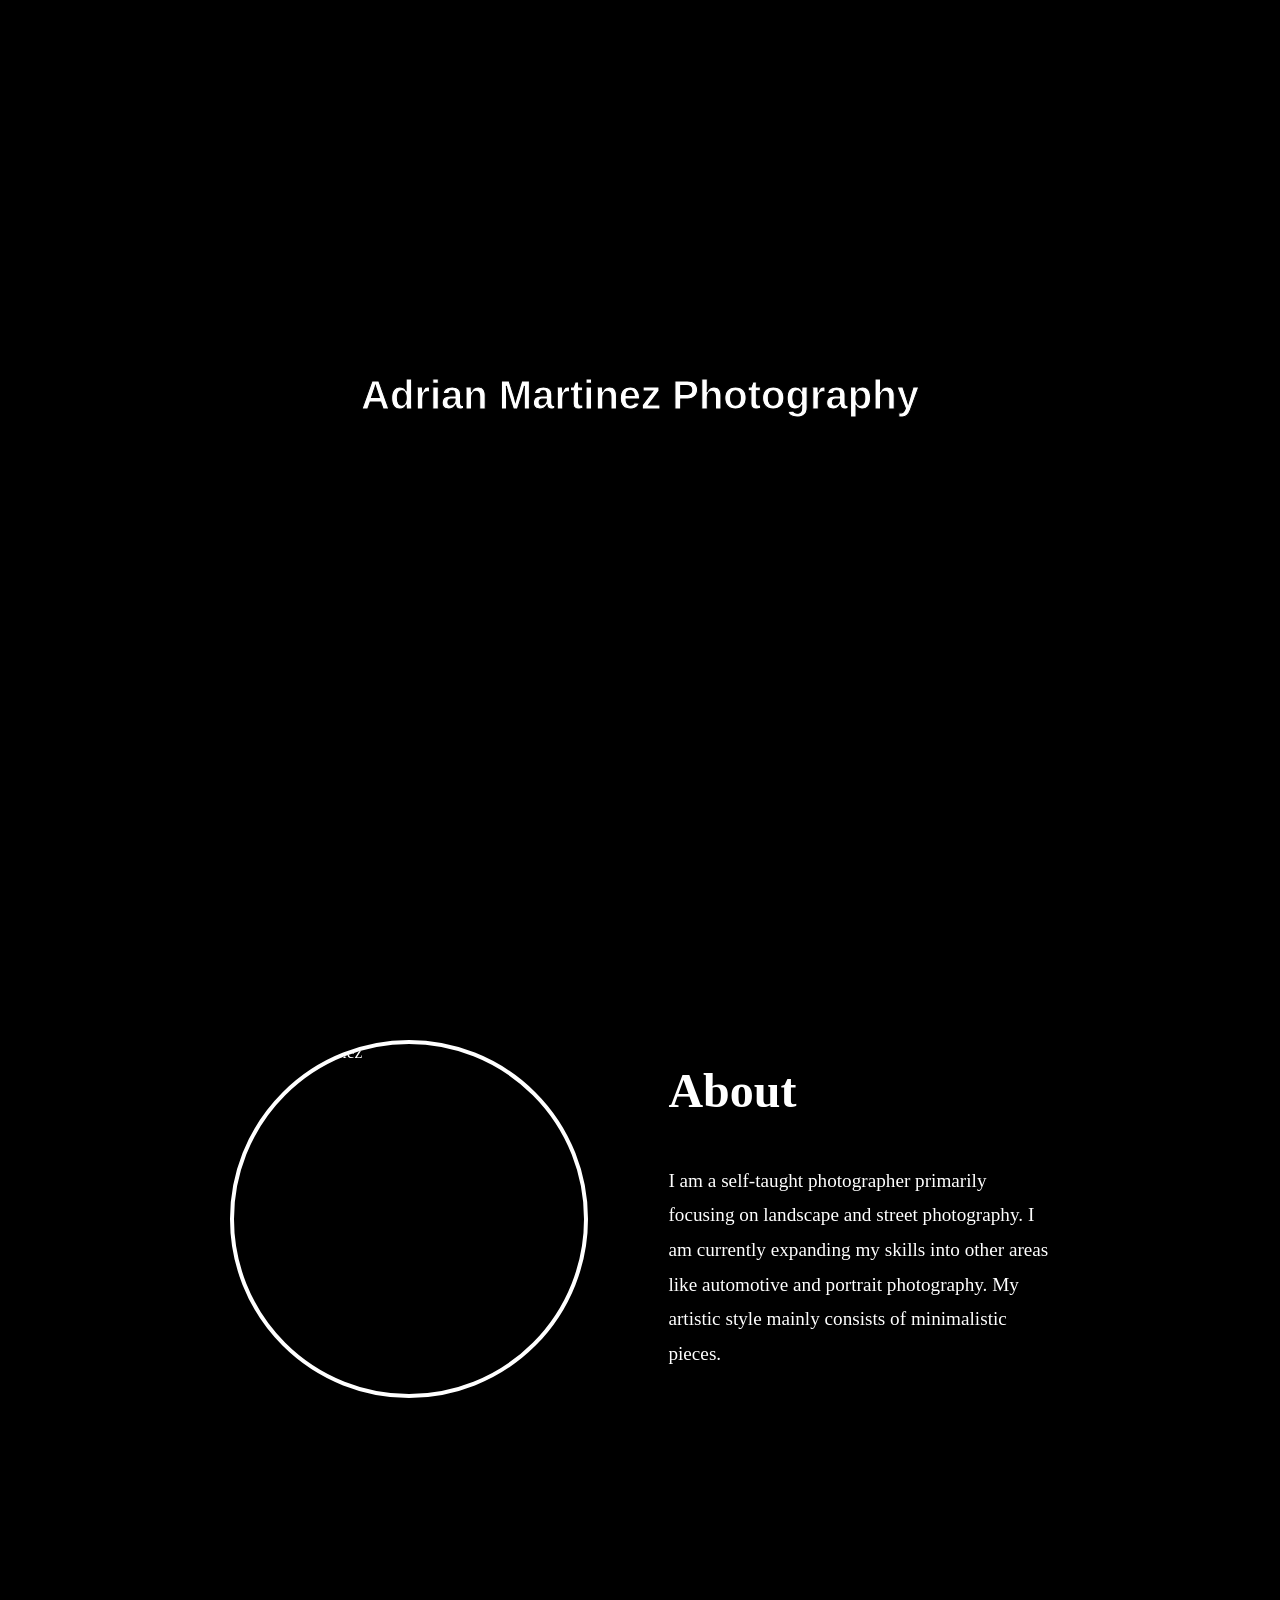
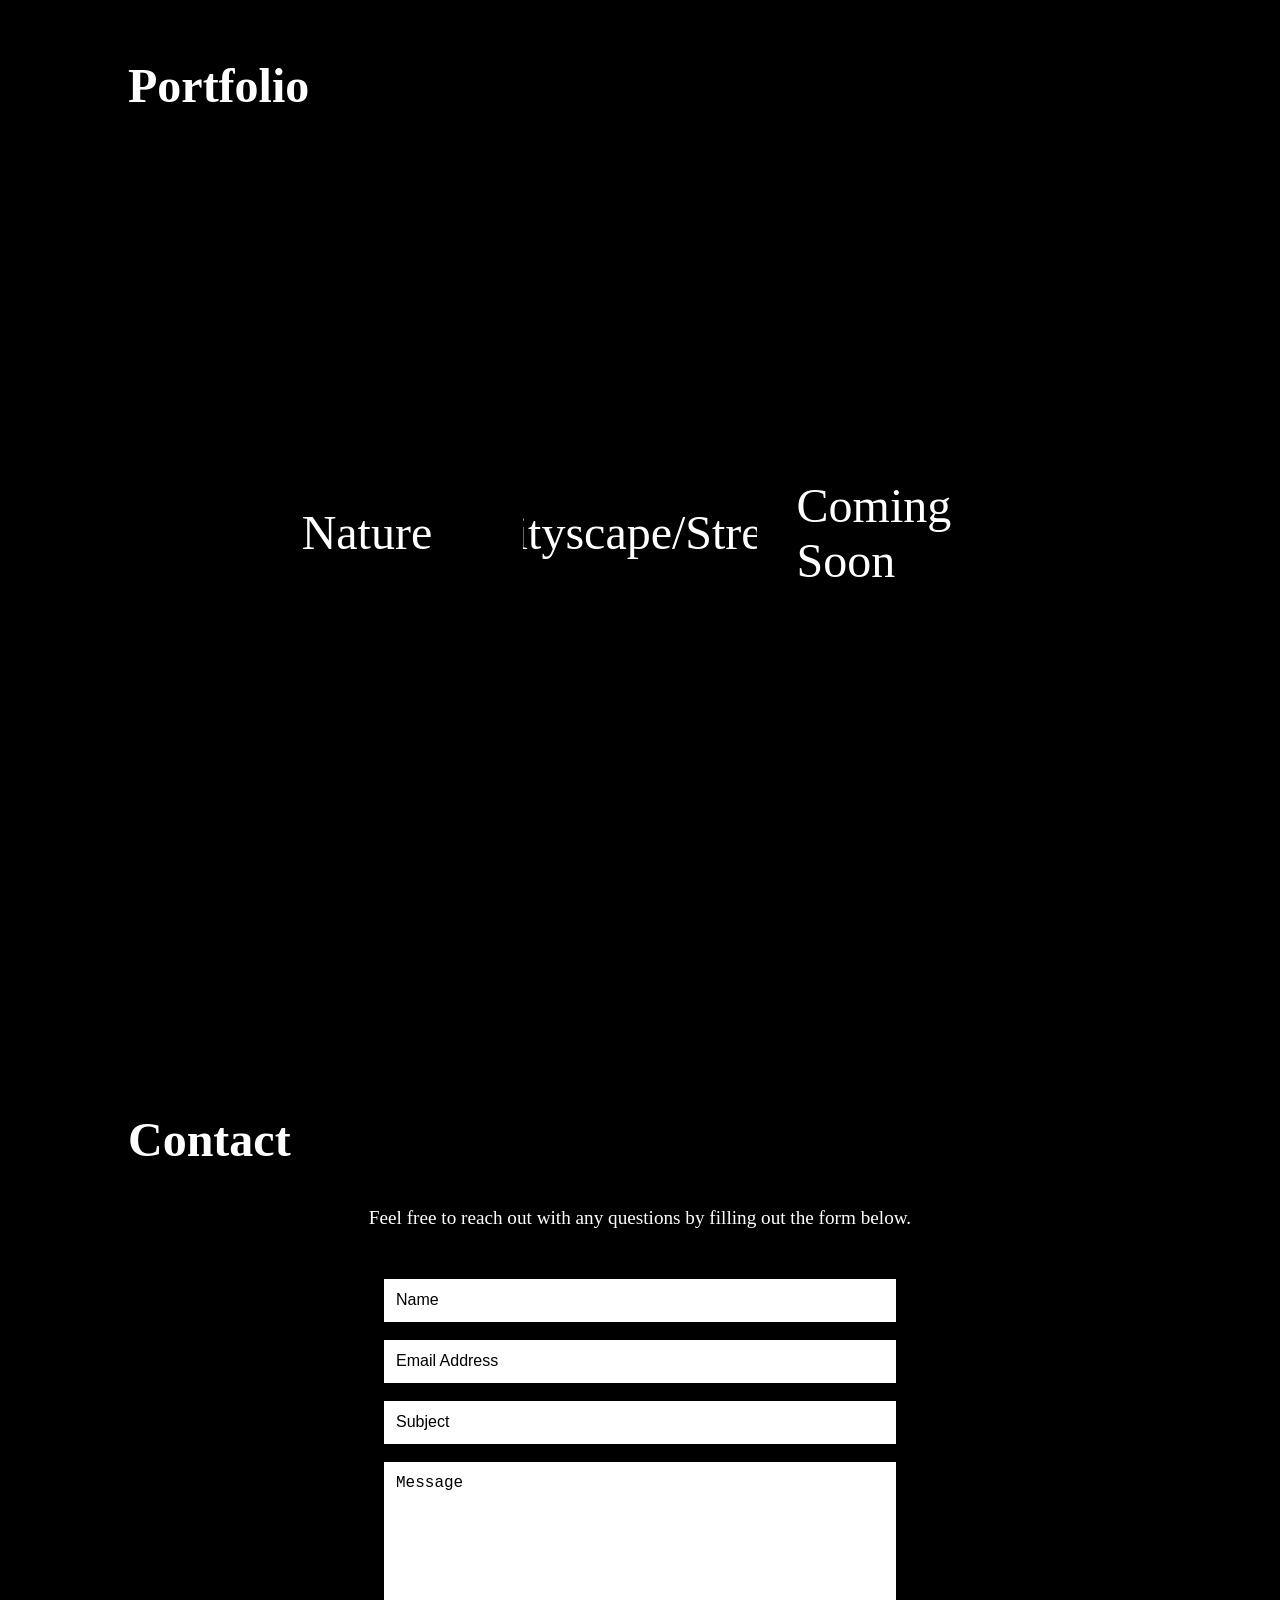
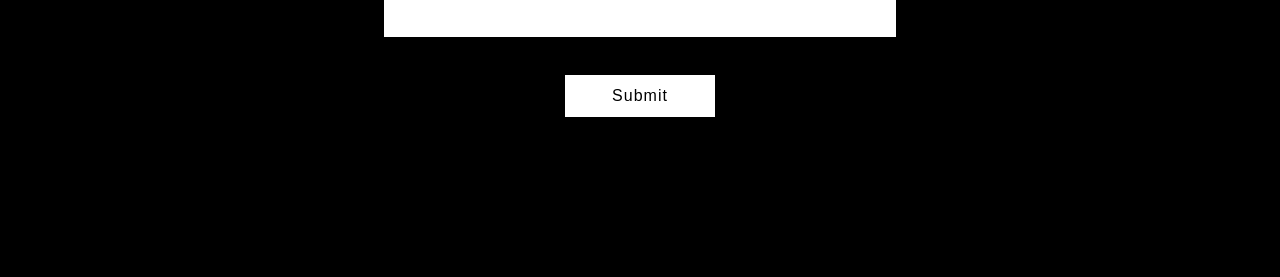
==== index.html @ fd55aaa5 "Add files via upload" ====
<!DOCTYPE html>
<html>
    <head>
        <title>Adrian Martinez Photography</title>
        <link rel="stylesheet" href="style.css">
    </head>
    <body>
        <nav class="navbar">
            <ul>
                <li><a href ="#home">Home</a></li>
                <li><a href ="#about">About</a></li>
                <li><a href ="#portfolio">Portfolio</a></li>
                <li><a href ="#contact">Contact</a></li>
            </ul>
        </nav>

        <section id = "home" class = "home-section">
            <h1>Adrian Martinez Photography</h1>
        </section>

        <section id = "about" class = "about-section fade-in">
            
            <div class = "about-container">
            <div class = "photo-wrapper">
            <img src = "IMG_0492 (1).jpg" alt = "Adrian Martinez" class = "adrian">
            </div>
            <div class = "about-text">
            <h2 class = "about-title">About</h2>
            <p>I am a self-taught photographer primarily focusing on landscape and street photography. I am currently expanding my skills into other areas like automotive and portrait photography. My artistic style mainly consists of minimalistic pieces.
            </p>
            </div>
           </div>
            
        </section>

        <section id = "portfolio" class = "portfolio-section">
            <h2 class = "fade-in">Portfolio</h2>

            <div class ="portfolio-grid fade-in">
                <a href = "nature.html" class = "tile nature">
                    <span>Nature</span>
                </a>

                <a href = "cityscape.html" class = "tile cityscape">
                    <span>Cityscape/Street</span>
                </a>

                <div class = "tile coming-soon">
                    <span>Coming Soon</span>
                </div>
            </div>
        </section>


        <section id = "contact" class = "contact-section">
            <h2 class = "fade-in">Contact</h2>

            <p class = "contact-text fade-in">Feel free to reach out with any questions by filling out the form below.</p>
        
        <form class = "contact-form" action = "https://formsubmit.co/adrianmar286@gmail.com" method = "POST">
        
        <input type = "text" name = "name" placeholder = "Name" required>
        <input type = "email" name = "email" placeholder = "Email Address" required>
        <input type = "text" name = "subject" placeholder = "Subject" required>
        <textarea name = "message" placeholder = "Message" required></textarea>
        <button type = "submit">Submit</button>
        </form>
        </section>


<script>
    const observer = new IntersectionObserver((entries) => {
        entries.forEach((entry) => {
            if(entry.isIntersecting){
                entry.target.classList.add("show");
            }
        });
    });
    const hiddenElements = document.querySelectorAll(".fade-in");
    hiddenElements.forEach((el) => observer.observe(el));
</script>


    </body>
</html>
---- style.css ----
html{
    scroll-behavior:smooth;
}



body{
    margin: 0px;
    background-color:  black;
    color: white;
    font-family:'Segoe UI';
}


section{
    margin: 0px;
    min-height: 60vh;
    padding: 80px 10%;
    box-sizing: border-box;
}

.home-section{
    background-image:url("forest.png");
    background-size: cover;
    background-position: center;
    background-repeat: no-repeat;
    background-attachment: fixed;
    min-height: 100vh;
    padding: 0;
    margin: 0;
    display:flex;
    justify-content:center;
    align-items:center;
}

.home-section h1{
    -webkit-text-stroke: 1px black;
}

h1{
    color: white;
    font-family: 'Segoe UI', Tahoma, Geneva, Verdana, sans-serif;
    font-size:40px;
    width: 78%;
    margin: 30px auto 10px auto;
    margin-top: -100px;
    text-align: center;
}


h2{
    font-size:3rem;
    color: white;
}

.about-container{
    display:flex;
    align-items: center;
    justify-content: center;

    gap:80px;

    width:80%;
    margin:60px auto;
}

.photo-wrapper{
    width: 350px;
    height: 350px;

    border-radius: 50%;
    overflow: hidden;

    border: 4px solid white;
    flex-shrink: 0;
}

.adrian{
    width: 100%;
    height: 100%;
    object-fit: cover;
    object-position: center -25%;
    transform: scale(1.10);
}

.about-text{
    max-width: 700px;
    text-align: left;
    font-size: 1.2rem;
    line-height:1.8;
}

.about-title{
    width:80%;
    margin: 0 0 30px 0;
    text-align: left;
    color: white;
    font-size: 3rem;
}

.navbar{
    position: absolute;
    top: 0;
    left: 0;
    width: 100%;
    z-index: 1000;
}

.navbar ul{
    top: 0;
    left: 0;
    width: 100%;
    z-index: 1000;
    list-style-type: none;
    background-color:transparent;
    padding: 30px;
    padding-left: 30px;
    margin: 0px;
    overflow: hidden;
    box-sizing: border-box;
}
.navbar a{
    color:black;
    text-decoration: none;
    padding: 15px;
    display: block;
    text-align: center;
    font-size: 1.5rem;
}

.navbar li{
    float: left;
}

.gallery-page .navbar a{
    color:white;
}

.portfolio-grid{
   
    display:grid;
    grid-template-columns: 1fr 1fr 1fr;
    height: calc(100vh - 140px);
    width: 80%;
    margin: 0 auto;
}

.tile{
    position: relative;
    display:flex;
    justify-content: center;
    align-items: center;

    font-size: 3rem;
    color: white;
    text-decoration: none;

    border: 20px solid black;
    overflow: hidden;
}

.tile::before{
    content:"";
    position:absolute;
    inset:0;

    background-size: cover;
    background-position: center;

    transition: transform 0.4s ease;
    z-index: 0;
}

.nature::before{
    background-image: url("riverwalk.png");
}

.cityscape::before{
    background-image: url("train.png");
}

.coming-soon::before{
    background-image: url("blurry.png");
}

.tile:hover::before{
    transform: scale(1.1);
}

.tile span{
    position: relative;
    z-index: 1;
}

.tile::after{
    content: "";
    position: absolute;
    inset: 0;
    background: rgba(0,0,0,0.35);
}

.tile span{
    position: relative;
    z-index: 2;
}

/*Nature tab*/
.nature-title{
   width:80%;
   margin: 120px auto 20px auto;
   color: white;
   text-align: left;
   font-size: 3rem;
}

.nature-gallery{
    columns: 3 250px;
    column-gap: 15px;
    width: 80%;
    margin: 40px auto;
}

.nature-gallery img{
    width: 100%;
    margin-bottom: 15px;
    border-radius: 0;

    break-inside: avoid;
    display: block;
}

/*City tab*/
.city-title{
   width:80%;
   margin: 120px auto 20px auto;
   color: white;
   text-align: left;
   font-size: 3rem;
}

.city-gallery{
    columns: 3 250px;
    column-gap: 15px;
    width: 80%;
    margin: 40px auto;
}

.city-gallery img{
    width: 100%;
    margin-bottom: 15px;
    border-radius: 0;

    break-inside: avoid;
    display: block;
}

.city-gallery img.moonlight{
   height: 665px;
   object-fit:cover;
}

/*contact*/

.contact-text{
    color:white;
    text-align: center;
    font-size: 1.2rem;
    margin-bottom: 50px;
}

.contact-form{
    width: 50%;
    margin: 0 auto 80px auto;

    display:flex;
    flex-direction:column;
    gap:18px;
}

.contact-form input,
.contact-form textarea{
    background-color: white;
    border: none;
    border-bottom: 1px solid white;

    color: black;
    padding: 12px;
    font-size: 1rem;
    outline: none;
}

.contact-form textarea{
    height: 150px;
    resize: none;
}

.contact-form input::placeholder,
.contact-form textarea::placeholder{
    color: black;
}

.contact-form button{
    width: 150px;
    margin: 20px auto 0 auto;

    padding: 12px;
    background: white;
    color: black;
    border: none;

    cursor: pointer;
    font-size: 1rem;
    letter-spacing: 1px;
}

.contact-form button:hover{
    background: #cccccc;
}

.fade-in{
    opacity: 0;
    transform: translateY(80px);
    transition: opacity 1.2s ease, transform 1.2s ease;
}

.fade-in.show{
    opacity:1;
    transform: translateY(0);
}
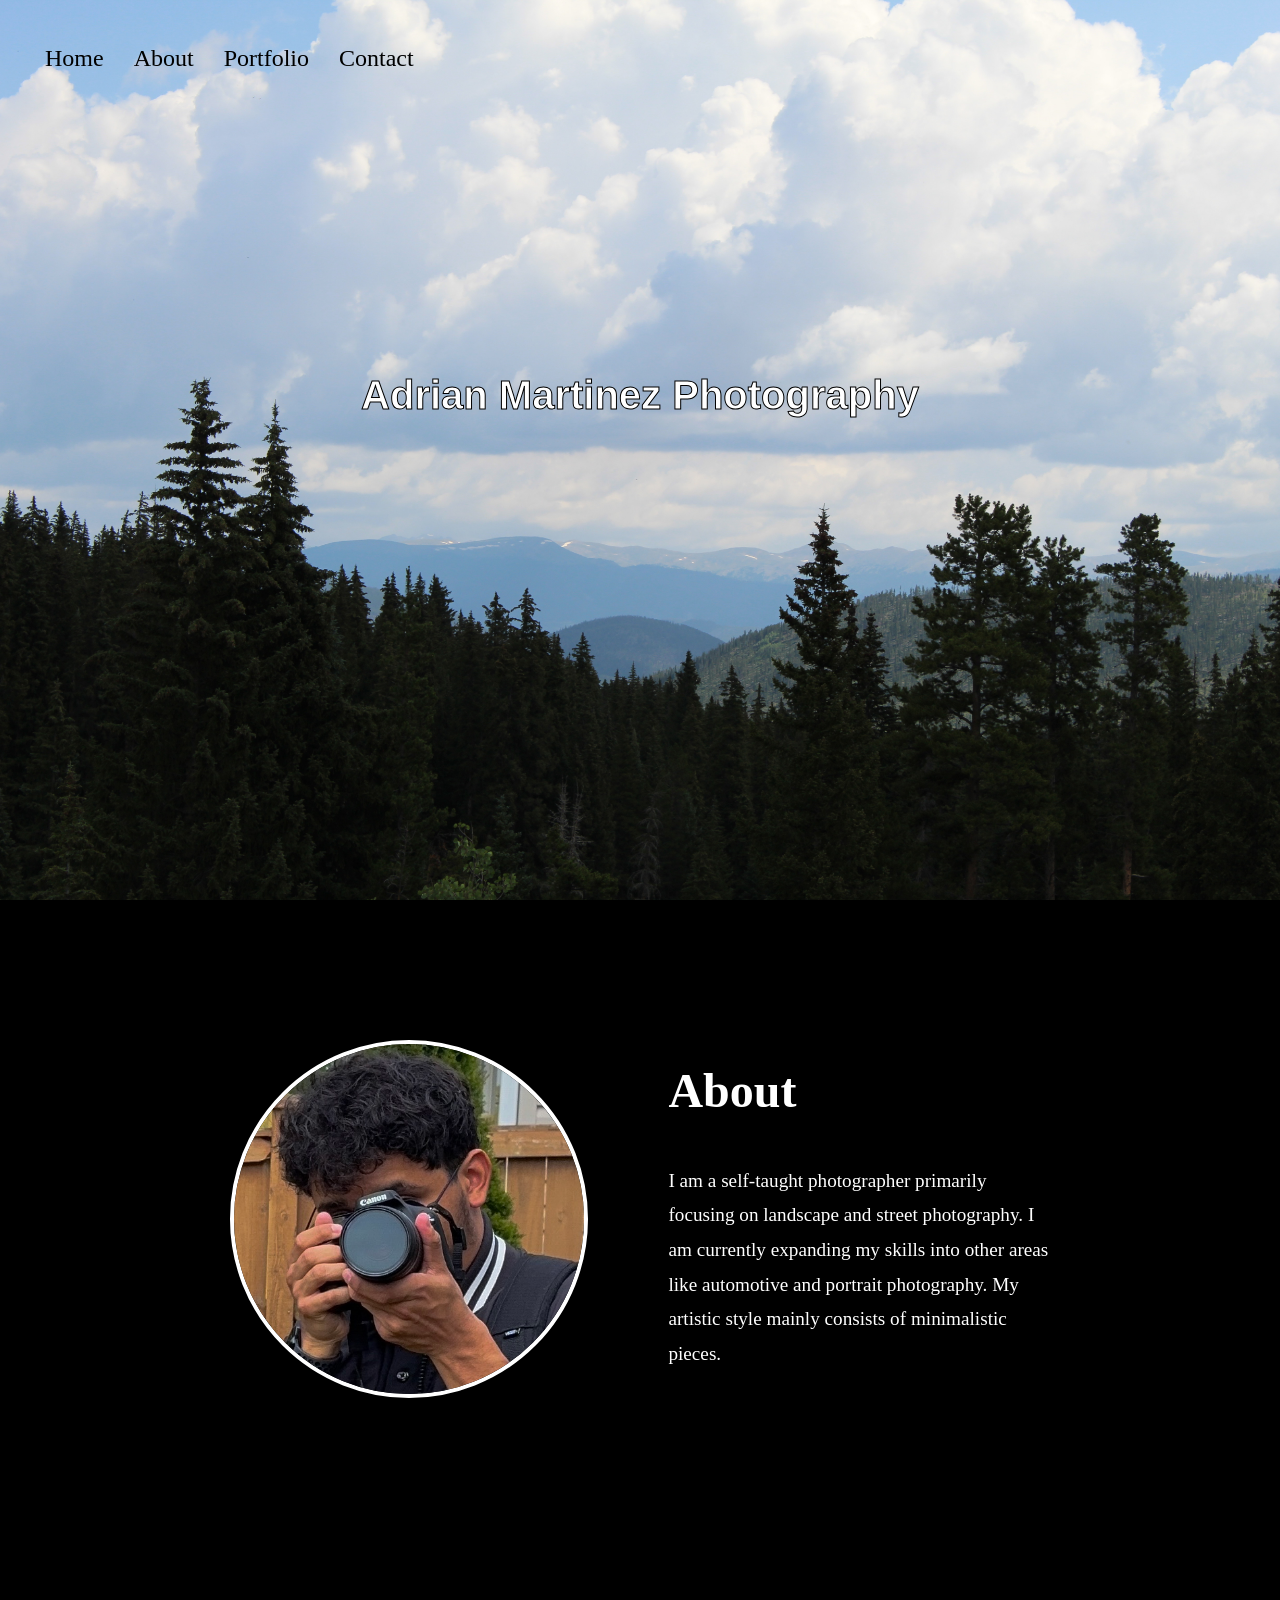
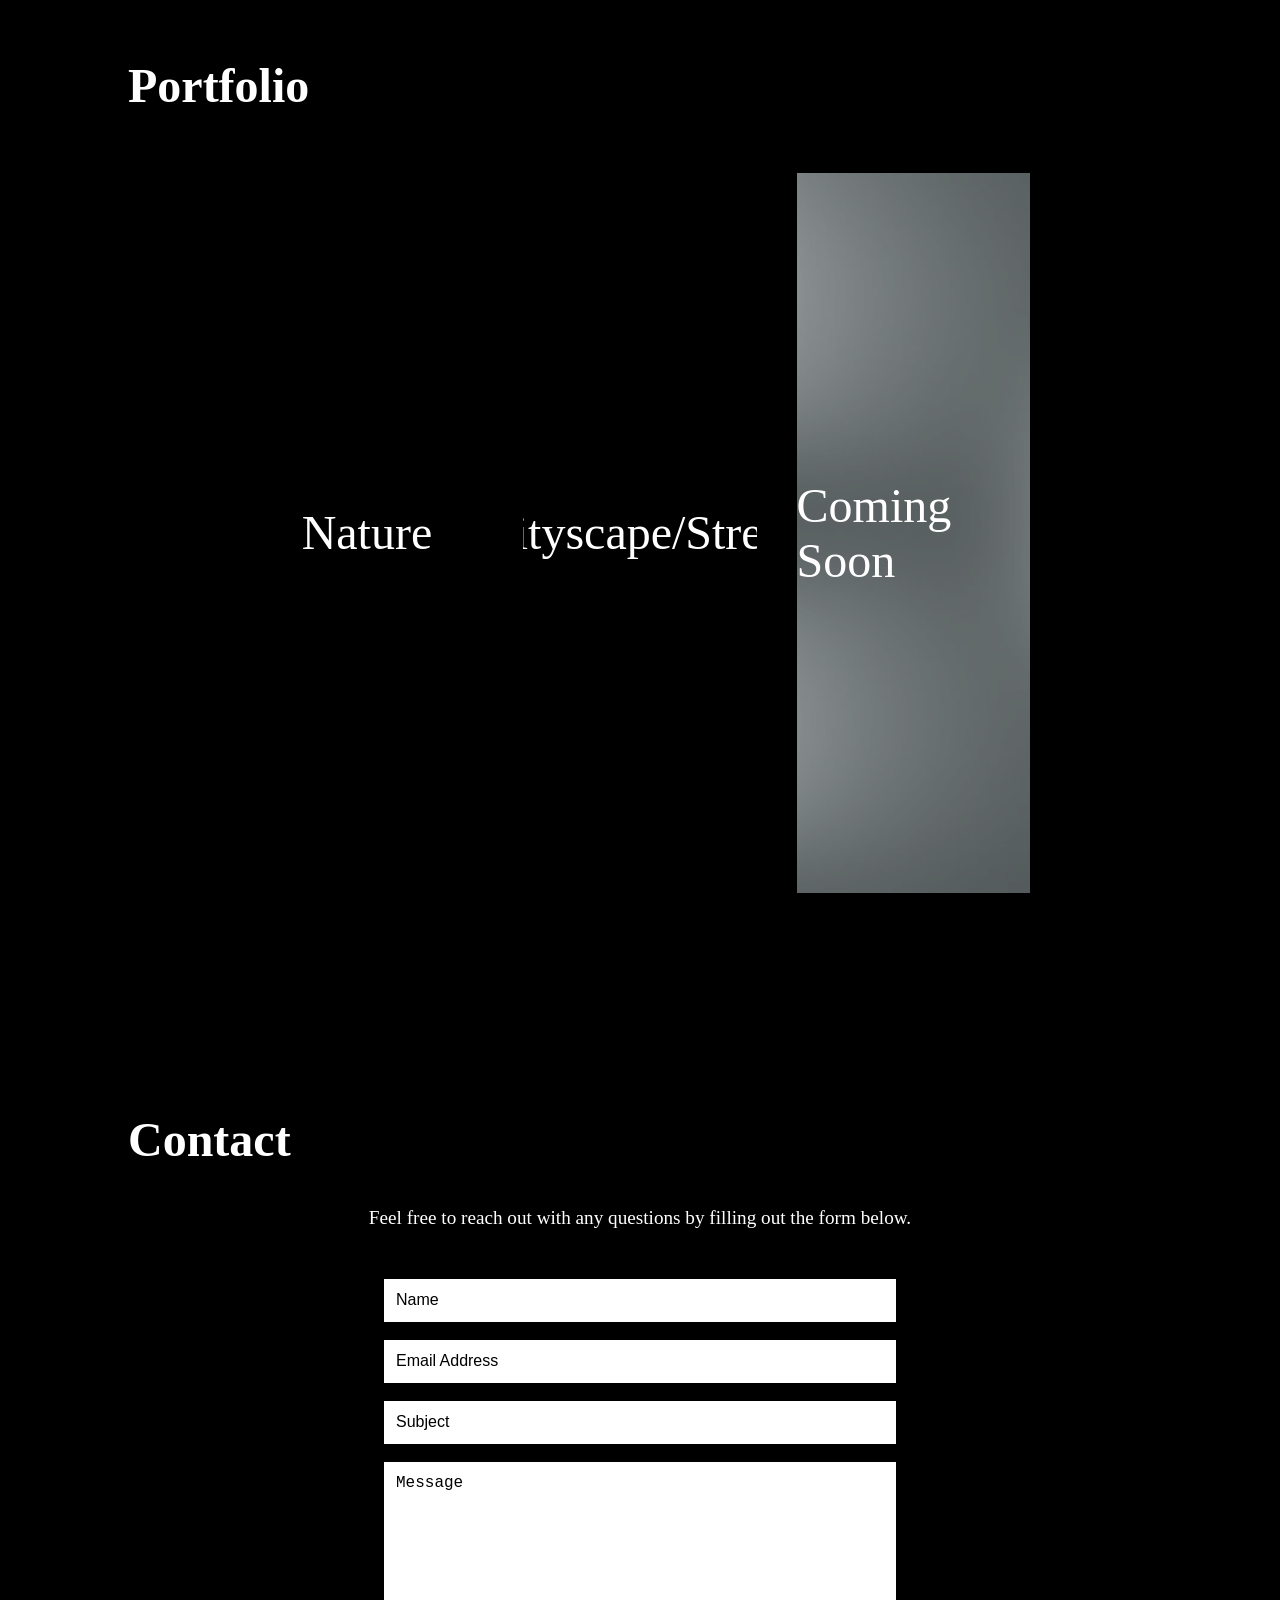
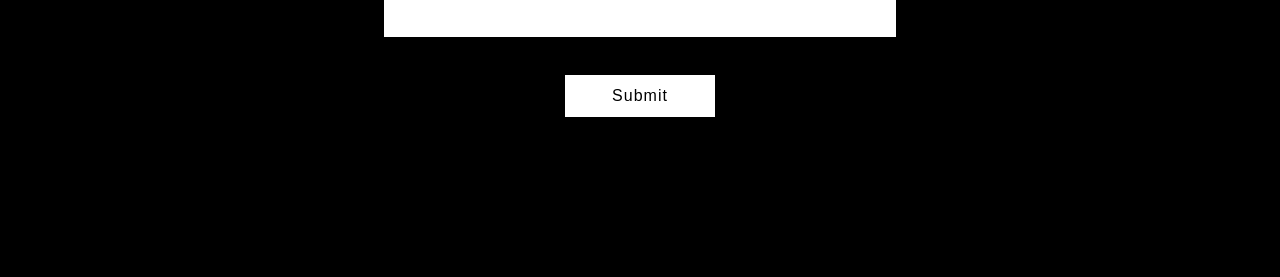
==== commit 74be78f5: "Add files via upload" ====
--- a/index.html
+++ b/index.html
@@ -59,6 +59,11 @@
         
         <form class = "contact-form" action = "https://formsubmit.co/adrianmar286@gmail.com" method = "POST">
         
+        <input type = "hidden" name = "_next" value = "https://adrianmtz17.github.io/photography/">
+        <input type = "hidden" name = "_captcha" value = "false">
+
+
+
         <input type = "text" name = "name" placeholder = "Name" required>
         <input type = "email" name = "email" placeholder = "Email Address" required>
         <input type = "text" name = "subject" placeholder = "Subject" required>
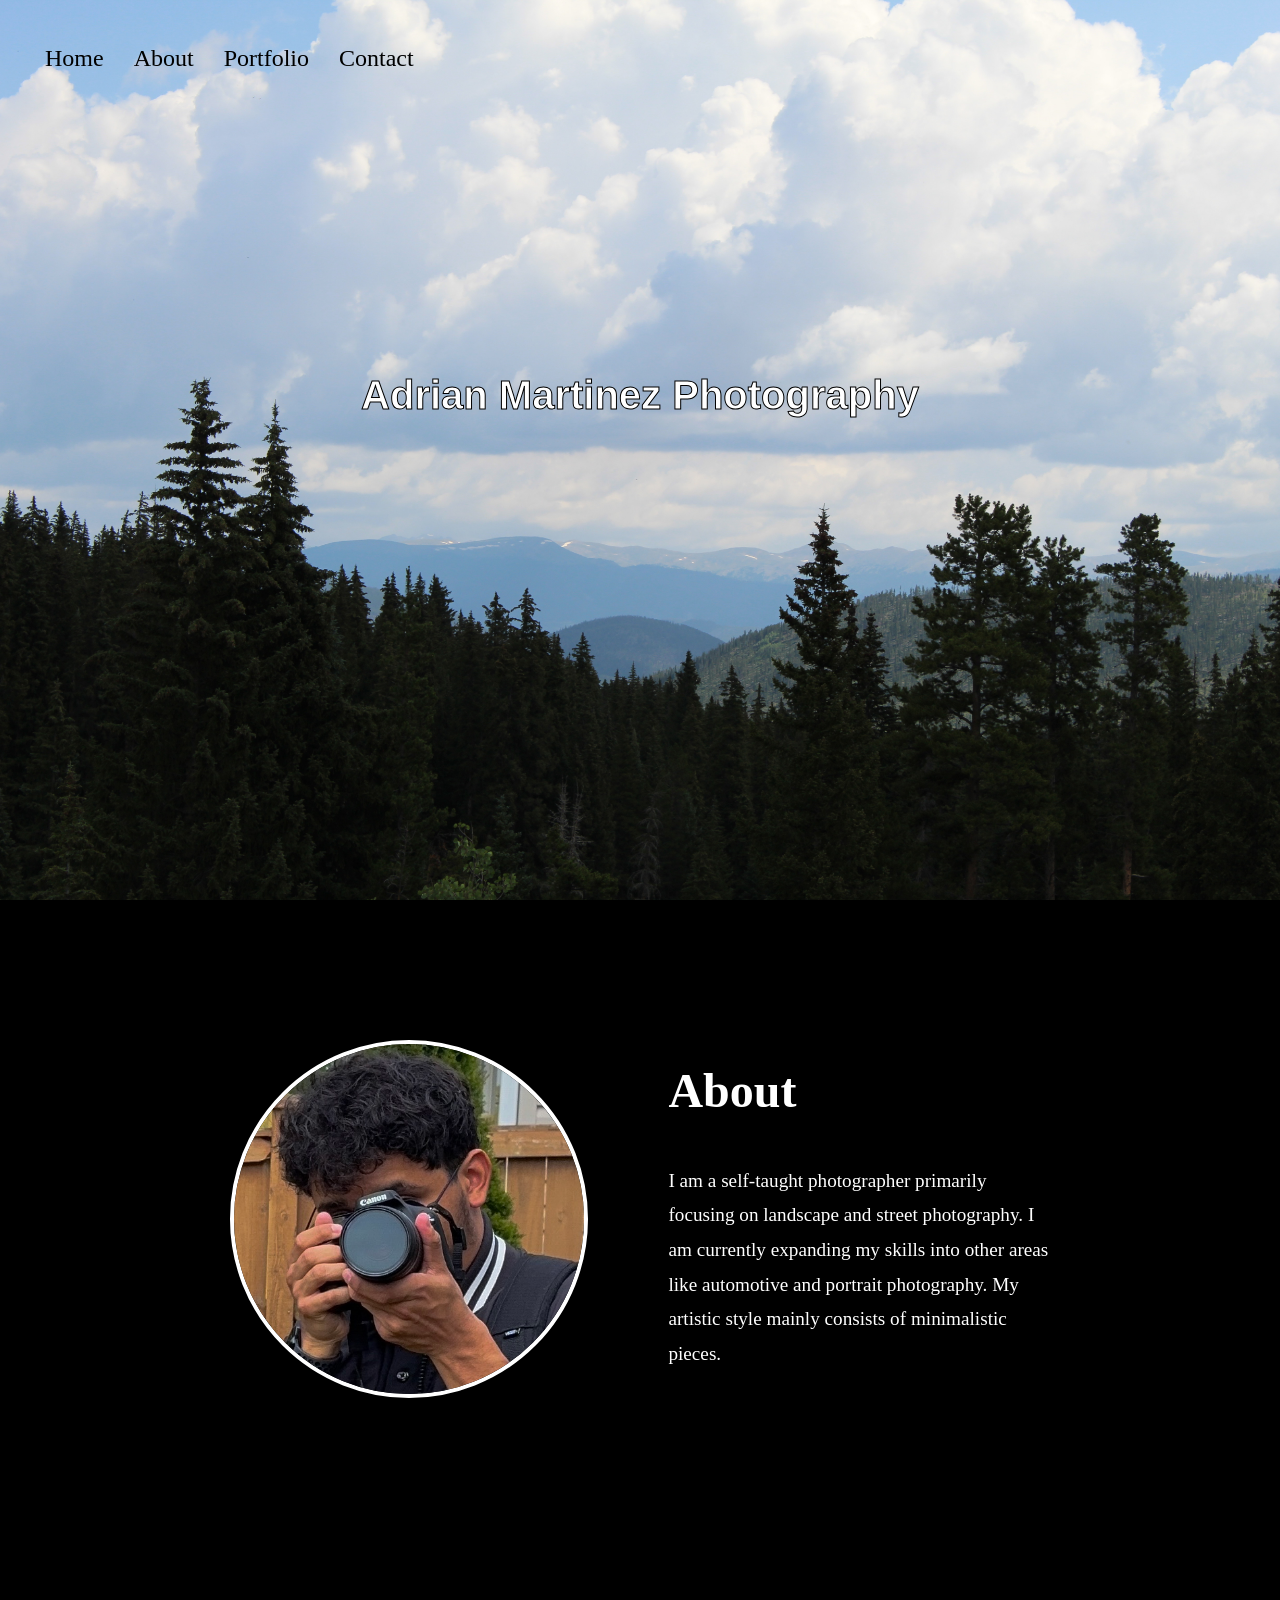
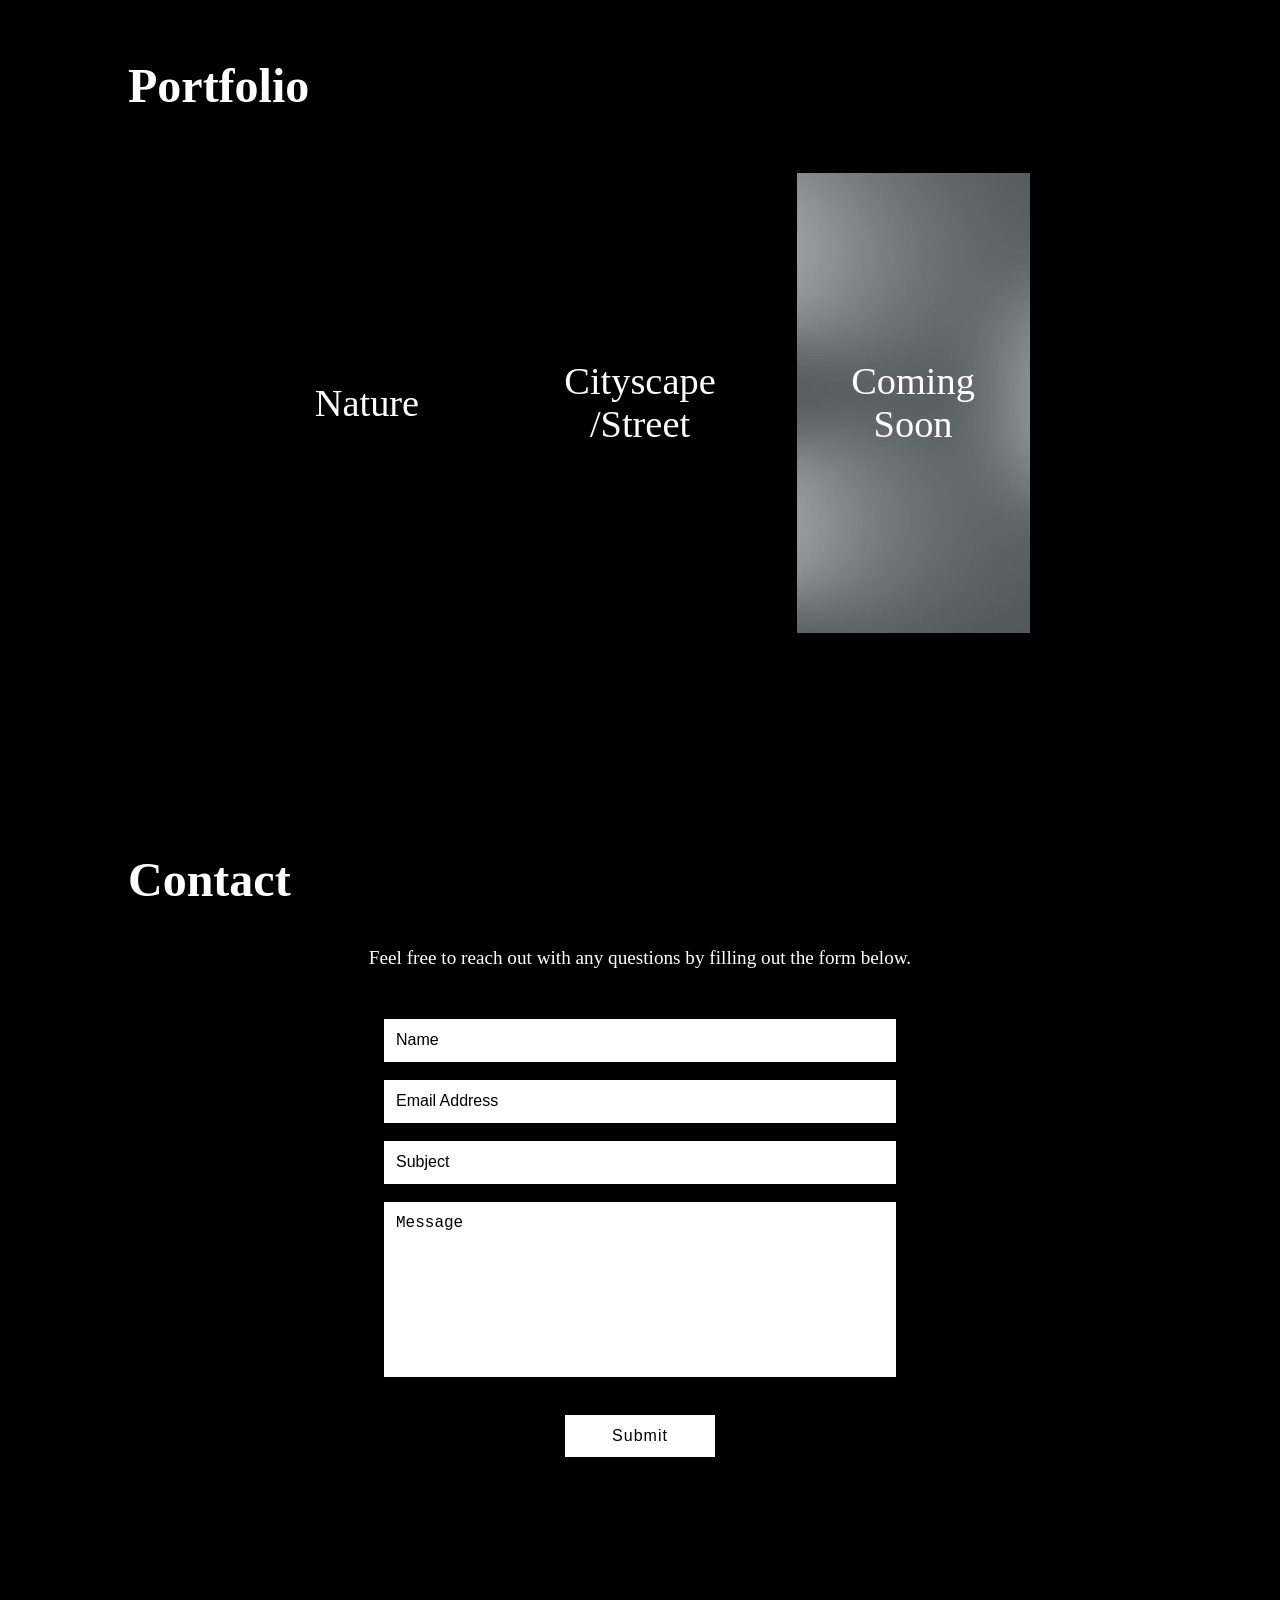
==== commit a550545a: "Add files via upload" ====
--- a/index.html
+++ b/index.html
@@ -3,6 +3,7 @@
     <head>
         <title>Adrian Martinez Photography</title>
         <link rel="stylesheet" href="style.css">
+        <link rel = "icon" type = "image/png" href = "icon.png">
     </head>
     <body>
         <nav class="navbar">
@@ -42,7 +43,7 @@
                 </a>
 
                 <a href = "cityscape.html" class = "tile cityscape">
-                    <span>Cityscape/Street</span>
+                    <span>Cityscape<br>/Street</span>
                 </a>
 
                 <div class = "tile coming-soon">
--- a/style.css
+++ b/style.css
@@ -139,11 +139,22 @@
 .portfolio-grid{
    
     display:grid;
-    grid-template-columns: 1fr 1fr 1fr;
-    height: calc(100vh - 140px);
+    grid-template-columns: repeat(3, 1fr);
+    height: 500px;
     width: 80%;
     margin: 0 auto;
 }
+
+@media (max-width: 900px){
+    .portfolio-grid{
+        grid-template-columns: 1fr;
+        height: auto;
+    }
+    .tile{
+        height: 350px;
+    }
+}
+
 
 .tile{
     position: relative;
@@ -151,7 +162,6 @@
     justify-content: center;
     align-items: center;
 
-    font-size: 3rem;
     color: white;
     text-decoration: none;
 
@@ -189,7 +199,13 @@
 
 .tile span{
     position: relative;
-    z-index: 1;
+    z-index: 2;
+    font-size: clamp(1.6rem, 3vw, 3rem);
+    text-align: center;
+    line-height: 1.1;
+    padding: 10px;
+    max-width: 90%;
+    overflow-wrap: break-word;
 }
 
 .tile::after{
@@ -199,10 +215,6 @@
     background: rgba(0,0,0,0.35);
 }
 
-.tile span{
-    position: relative;
-    z-index: 2;
-}
 
 /*Nature tab*/
 .nature-title{
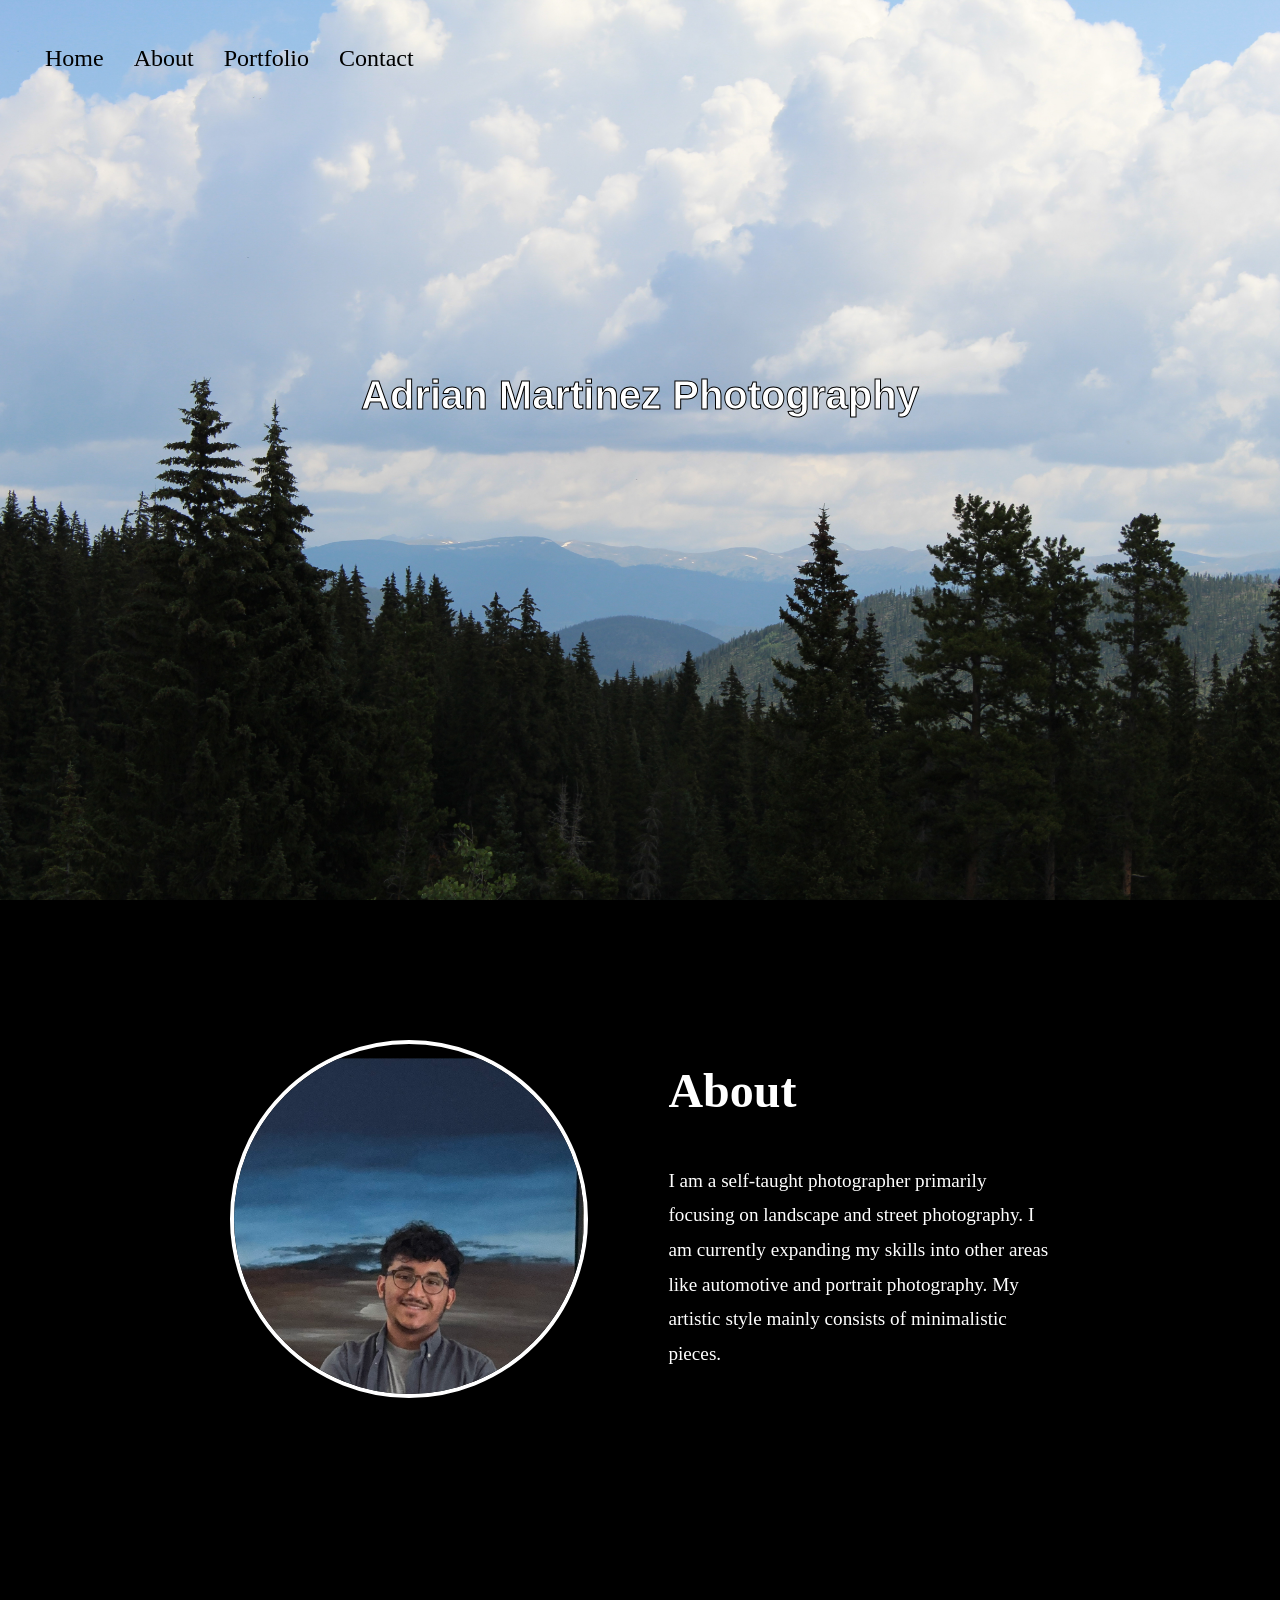
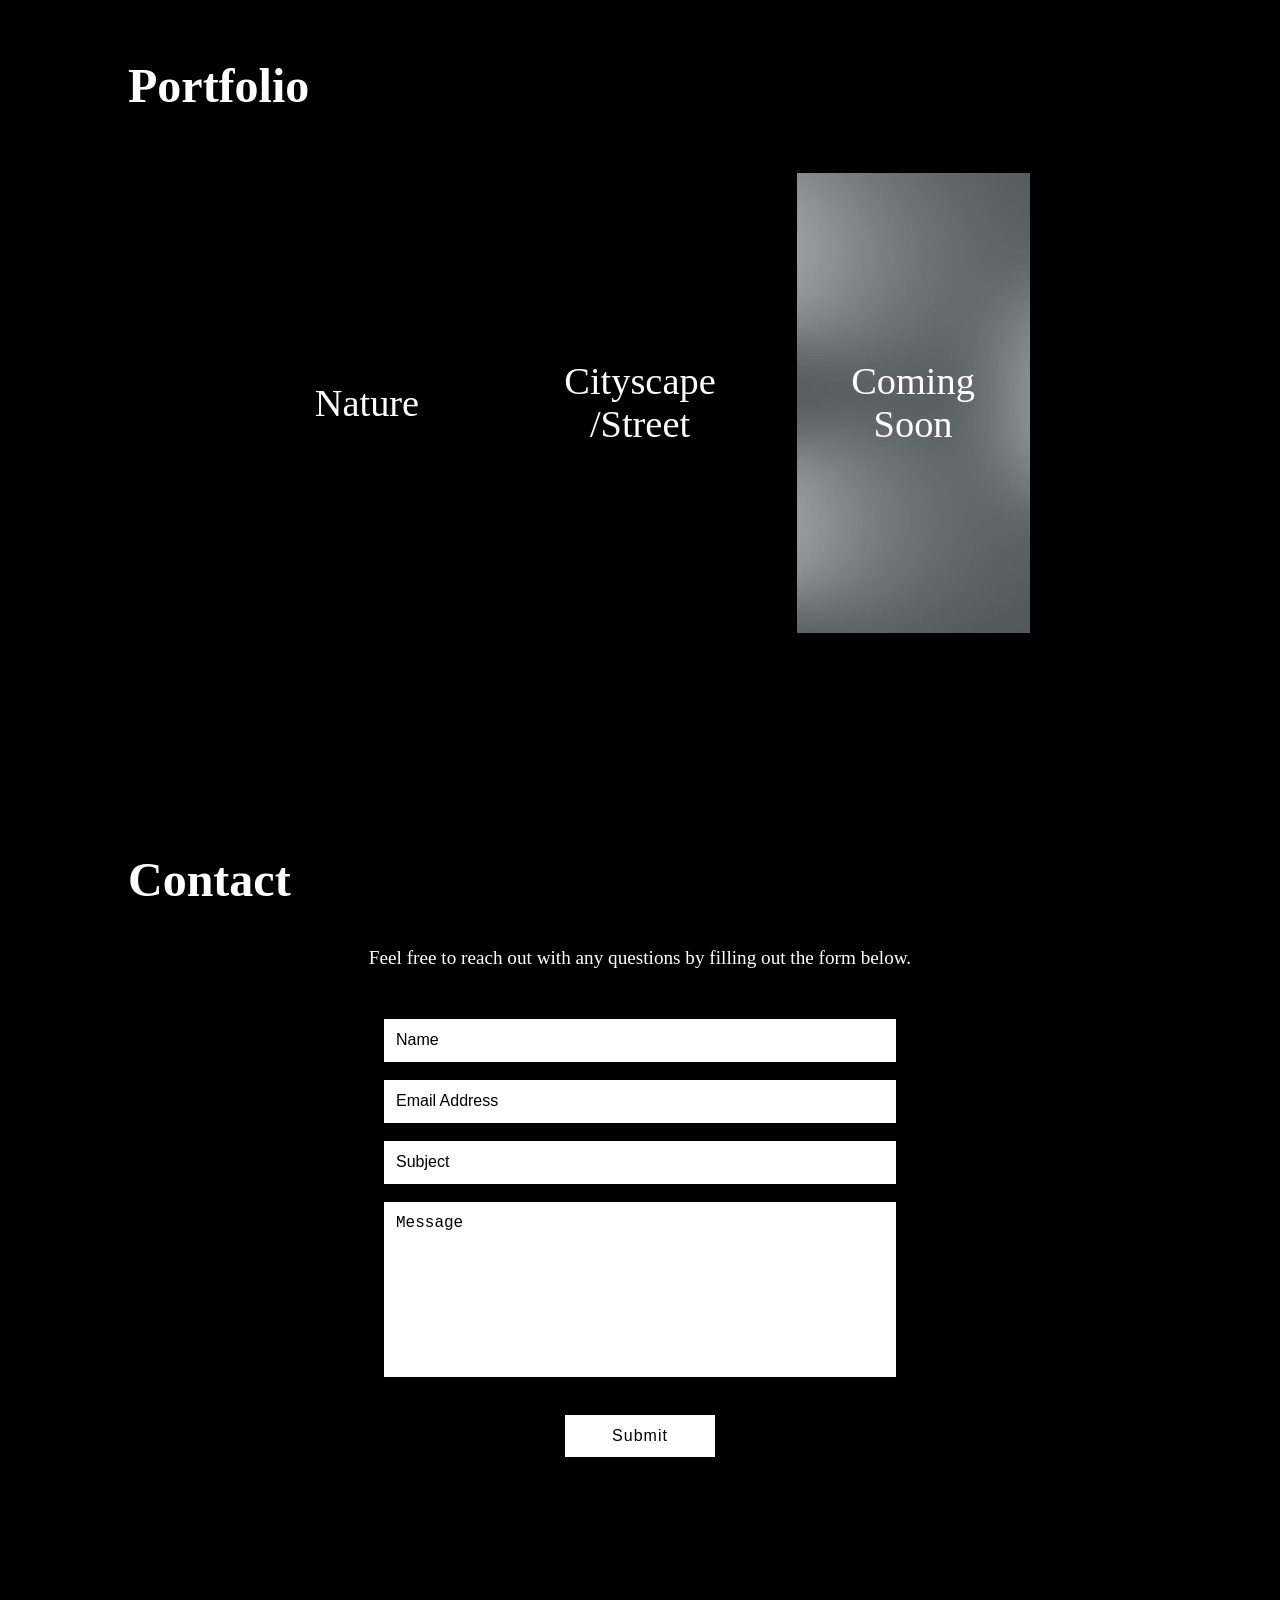
==== commit 66d1a525: "Add files via upload" ====
--- a/index.html
+++ b/index.html
@@ -4,6 +4,7 @@
         <title>Adrian Martinez Photography</title>
         <link rel="stylesheet" href="style.css">
         <link rel = "icon" type = "image/png" href = "icon.png">
+        <meta name = "viewport" content = "width=device-width, initial-scale=1.0">
     </head>
     <body>
         <nav class="navbar">
@@ -23,7 +24,7 @@
             
             <div class = "about-container">
             <div class = "photo-wrapper">
-            <img src = "IMG_0492 (1).jpg" alt = "Adrian Martinez" class = "adrian">
+            <img src = "IMG_0833.jpeg" alt = "Adrian Martinez" class = "adrian">
             </div>
             <div class = "about-text">
             <h2 class = "about-title">About</h2>
--- a/style.css
+++ b/style.css
@@ -250,6 +250,8 @@
    font-size: 3rem;
 }
 
+
+
 .city-gallery{
     columns: 3 250px;
     column-gap: 15px;
@@ -260,16 +262,15 @@
 .city-gallery img{
     width: 100%;
     margin-bottom: 15px;
-    border-radius: 0;
-
     break-inside: avoid;
     display: block;
 }
 
 .city-gallery img.moonlight{
-   height: 665px;
-   object-fit:cover;
-}
+   height: auto;
+   object-fit: contain;
+}
+
 
 /*contact*/
 
@@ -338,4 +339,99 @@
 .fade-in.show{
     opacity:1;
     transform: translateY(0);
+}
+
+@media only screen and (max-width: 700px){
+
+    section{
+        margin: 0;
+        padding: 60px 25px;
+        min-height: auto;
+    }
+
+    .about-container{
+        flex-direction: column;
+        width: 100%;
+        gap: 30px;
+        text-align: center;
+    }
+
+    .about-text{
+        text-align: center;
+        font-size: 1rem;
+    }
+
+    .about-title{
+        width: 100%;
+        margin: 0 auto 20px auto;
+        text-align: center;
+        font-size: 3rem;
+    }
+
+    .about-section{
+        text-align: center;
+    }
+
+    .photo-wrapper{
+        width: 280px;
+        height: 280px;
+        margin: 0 auto;
+    }
+
+    .portfolio-grid{
+        grid-template-columns: 1fr;
+        width: 90%;
+        height: auto;
+    }
+
+    .tile{
+        height: 300px;
+    }
+
+    .contact-form{
+        width: 90%;
+    }
+
+    .home-section{
+        background-image: url("IMG_1806.jpg");
+        background-size: contain;
+        background-position: center top;
+        background-repeat: no-repeat;
+        background-color: black;
+    }
+
+    .navbar a {
+        font-size: 1rem;
+        padding: 10px;
+    }
+
+}
+
+.nature-gallery img,
+.city-gallery img{
+    cursor: pointer;
+}
+
+#lightbox{
+    display: none;
+    position: fixed;
+    inset: 0;
+    background: rgba(0,0,0,0.9);
+    justify-content: center;
+    align-items: center;
+    z-index: 9999;
+}
+
+#lightbox-img{
+    max-width: 90%;
+    max-height: 90%;
+}
+
+#close{
+    position: absolute;
+    top: 25px;
+    right: 40px;
+    color: white;
+    font-size: 50px;
+    cursor: pointer;
 }
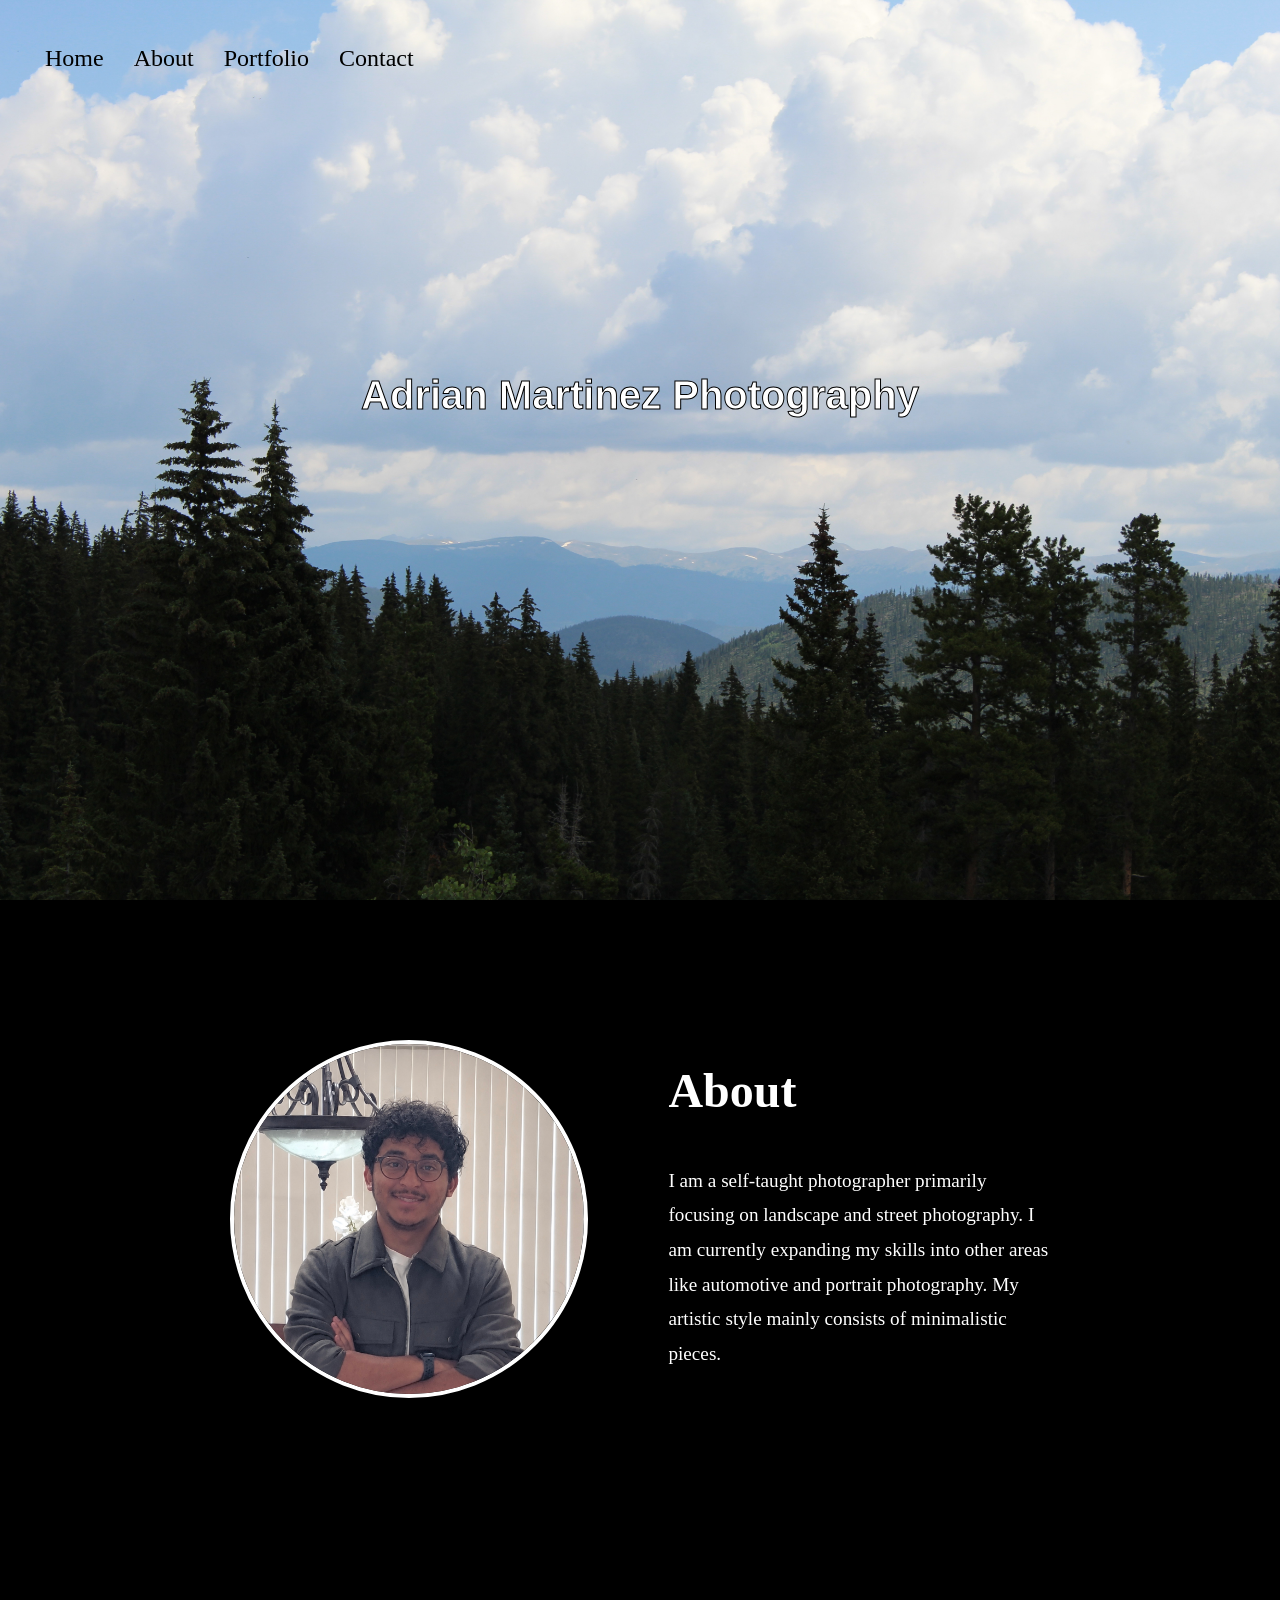
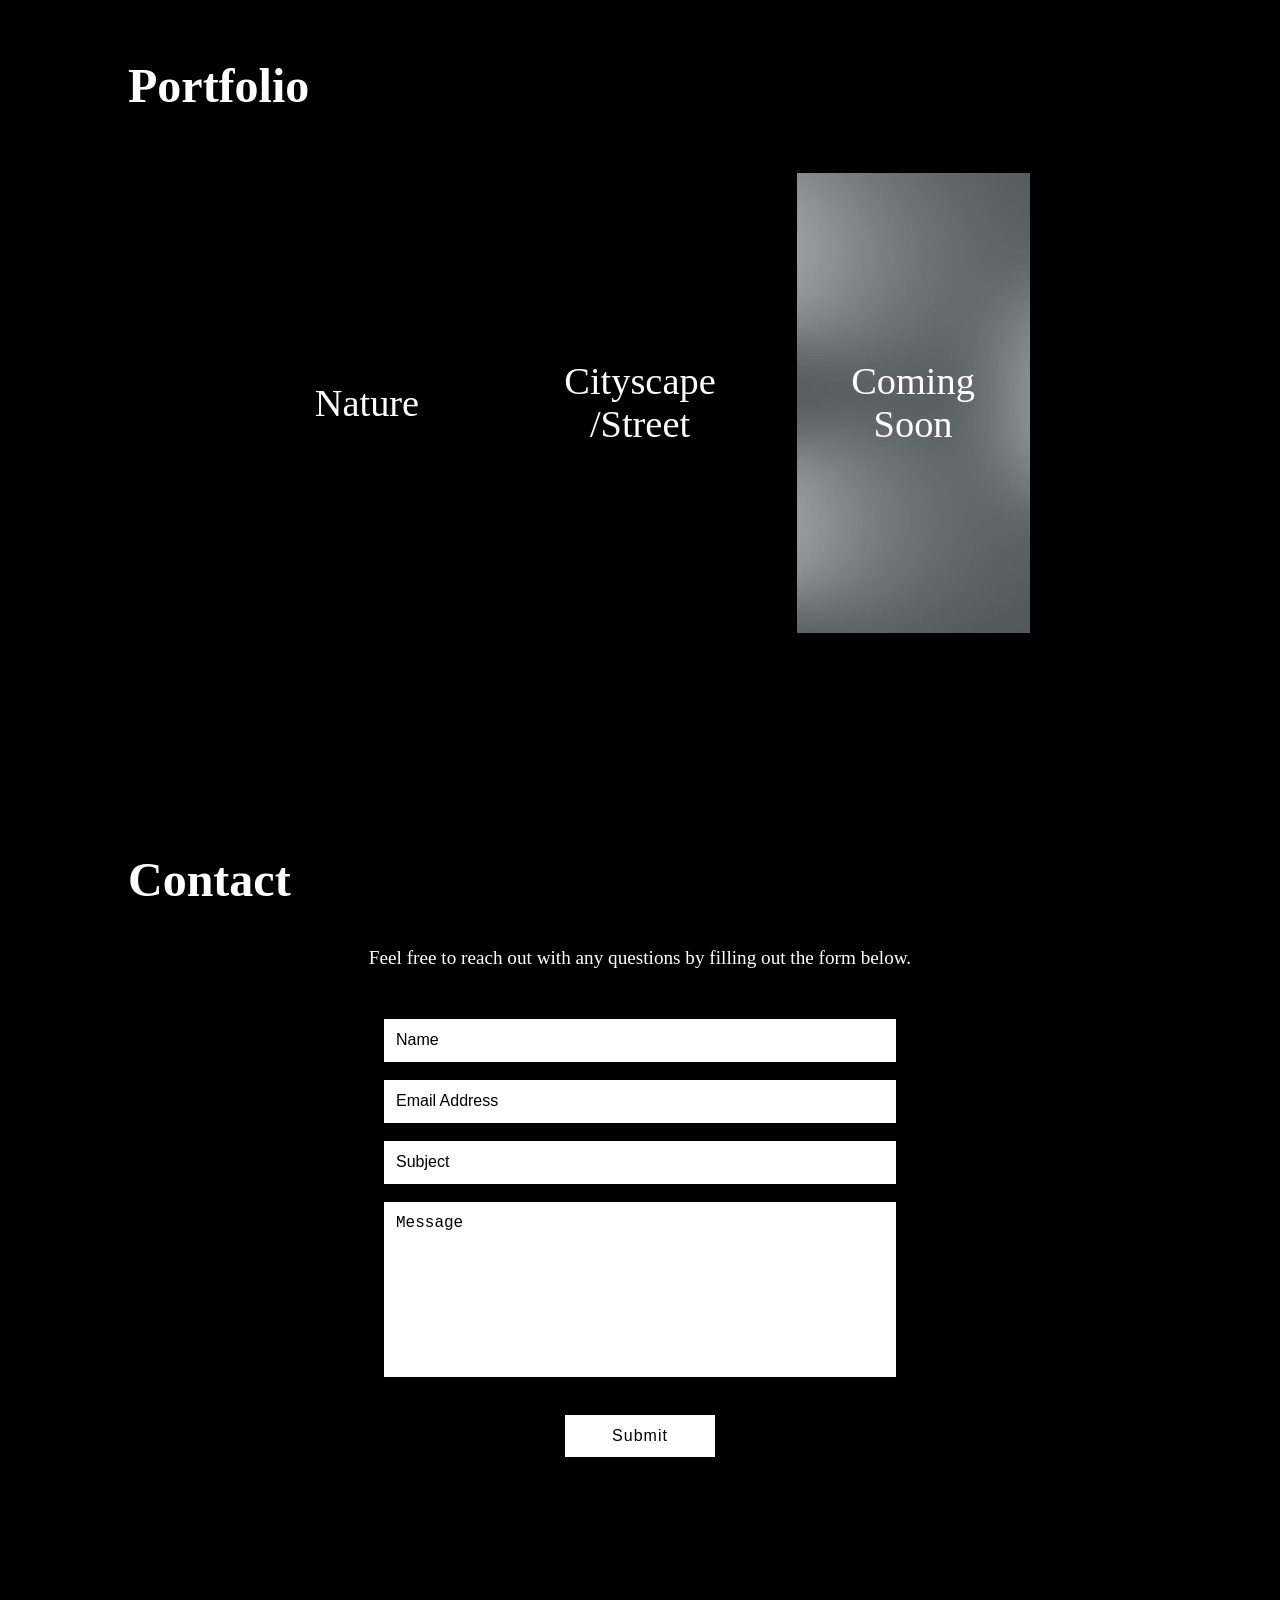
==== commit c80e46de: "Add files via upload" ====
--- a/index.html
+++ b/index.html
@@ -24,7 +24,7 @@
             
             <div class = "about-container">
             <div class = "photo-wrapper">
-            <img src = "IMG_0833.jpeg" alt = "Adrian Martinez" class = "adrian">
+            <img src = "IMG_1590.jpg" alt = "Adrian Martinez" class = "adrian">
             </div>
             <div class = "about-text">
             <h2 class = "about-title">About</h2>
--- a/style.css
+++ b/style.css
@@ -79,8 +79,8 @@
     width: 100%;
     height: 100%;
     object-fit: cover;
-    object-position: center -25%;
-    transform: scale(1.10);
+    object-position: center 30% 50% 40%;
+        transform: scale(1.20);
 }
 
 .about-text{
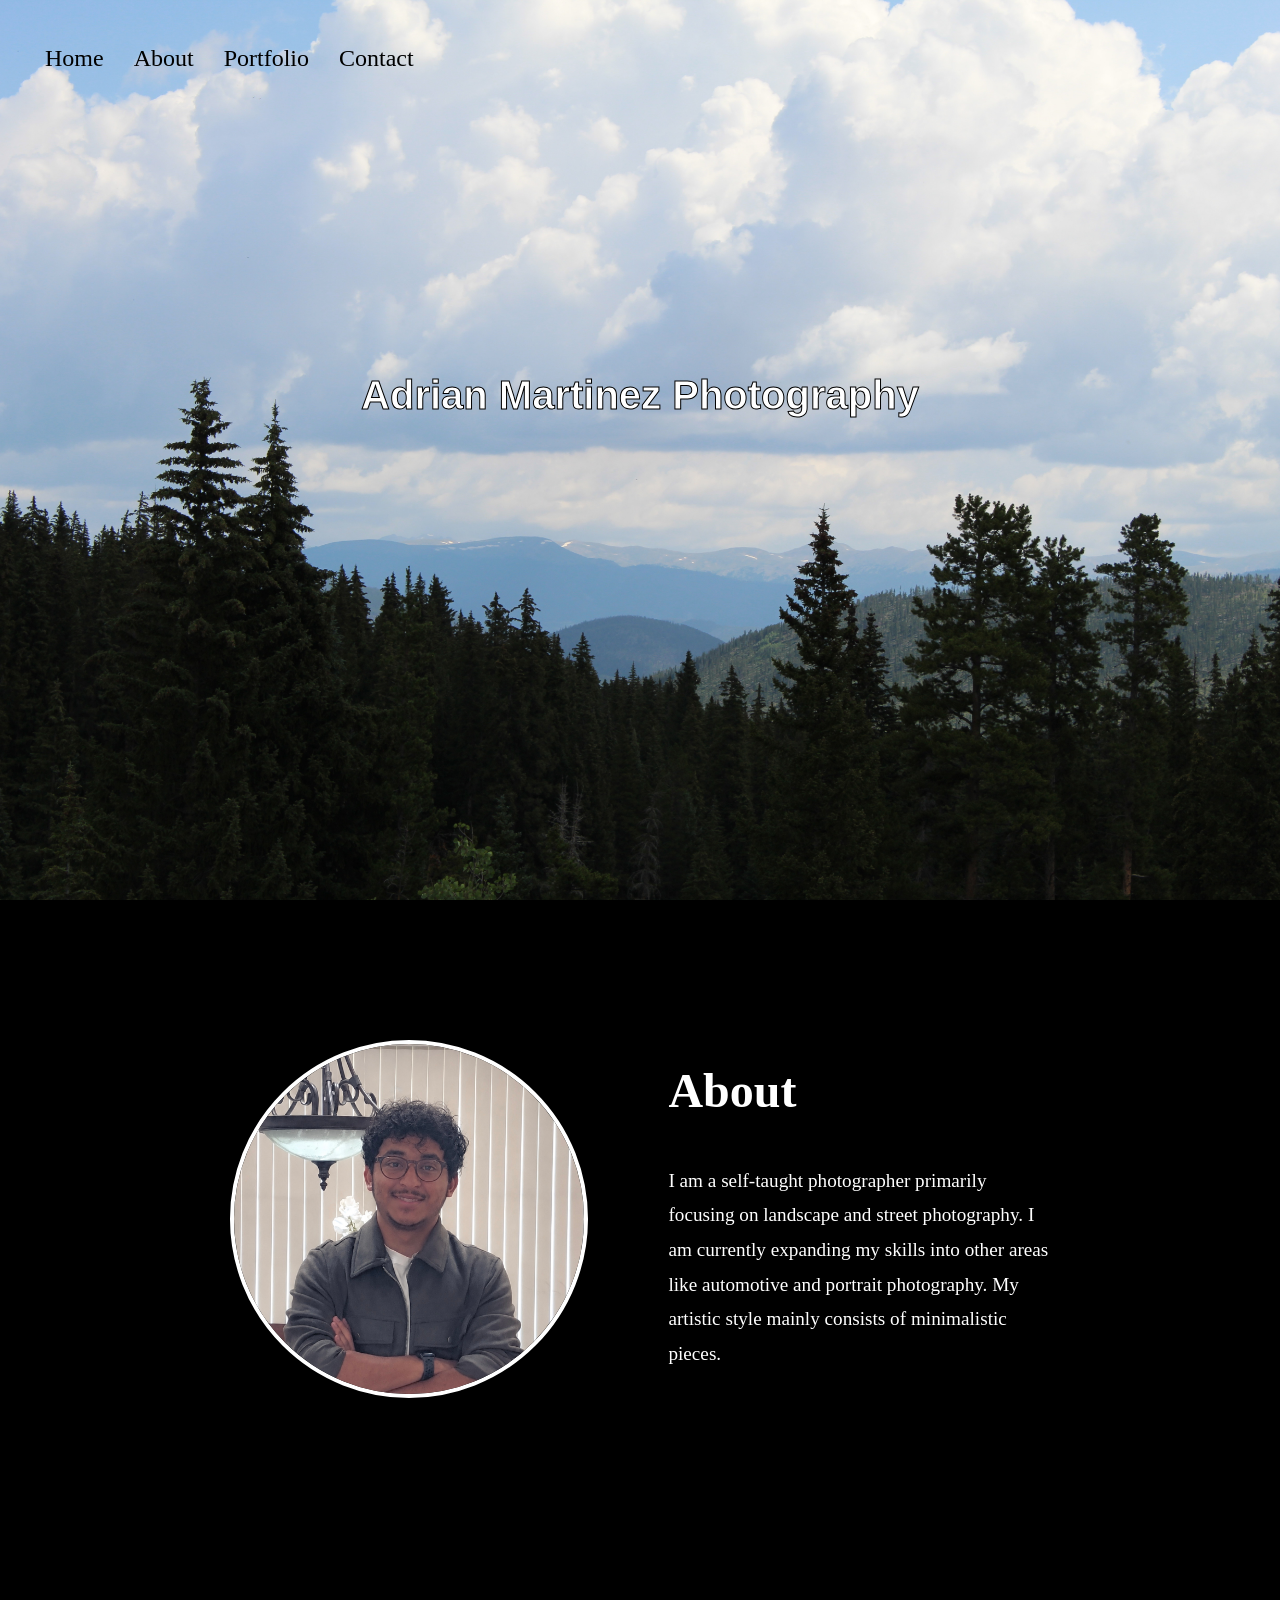
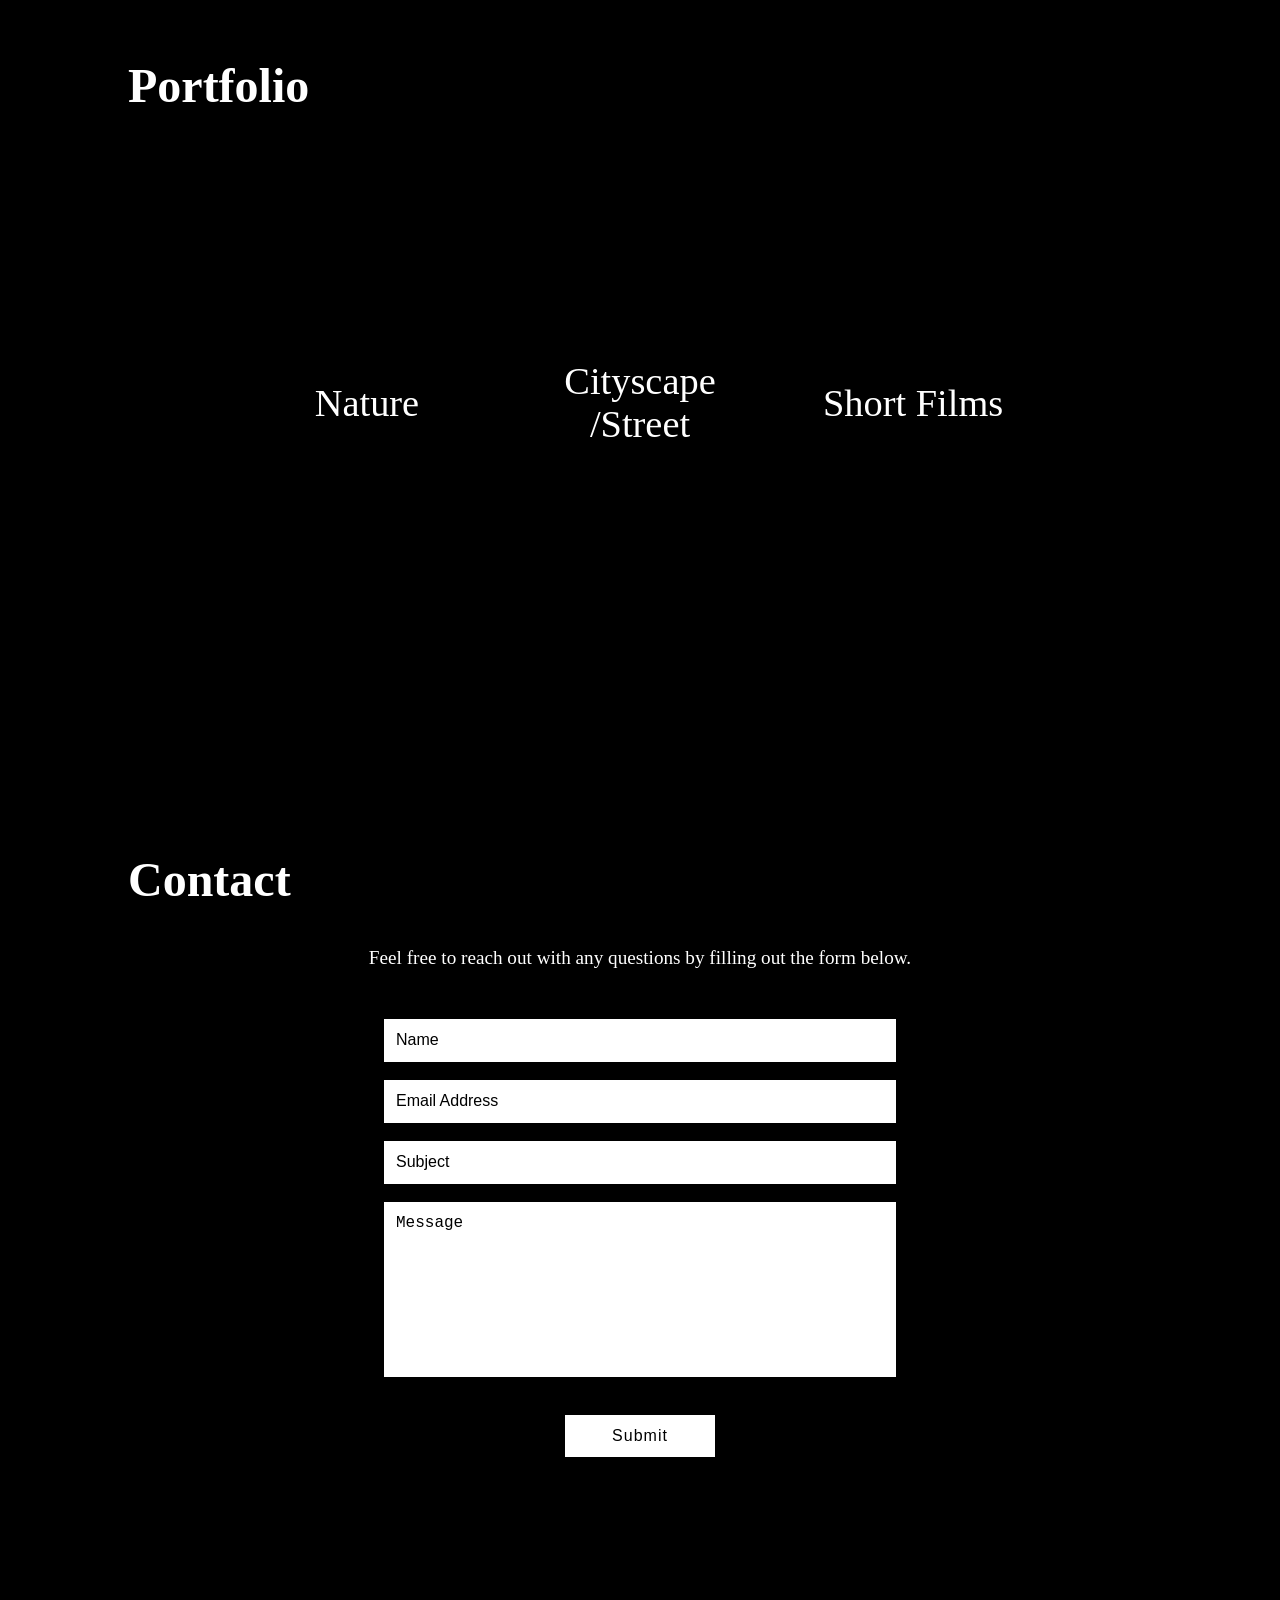
==== commit dfc741b8: "Add files via upload" ====
--- a/index.html
+++ b/index.html
@@ -47,9 +47,9 @@
                     <span>Cityscape<br>/Street</span>
                 </a>
 
-                <div class = "tile coming-soon">
-                    <span>Coming Soon</span>
-                </div>
+                <a href = "shortfilms.html" class = "tile Short-Films">
+                    <span>Short Films</span>
+                </a>
             </div>
         </section>
 
